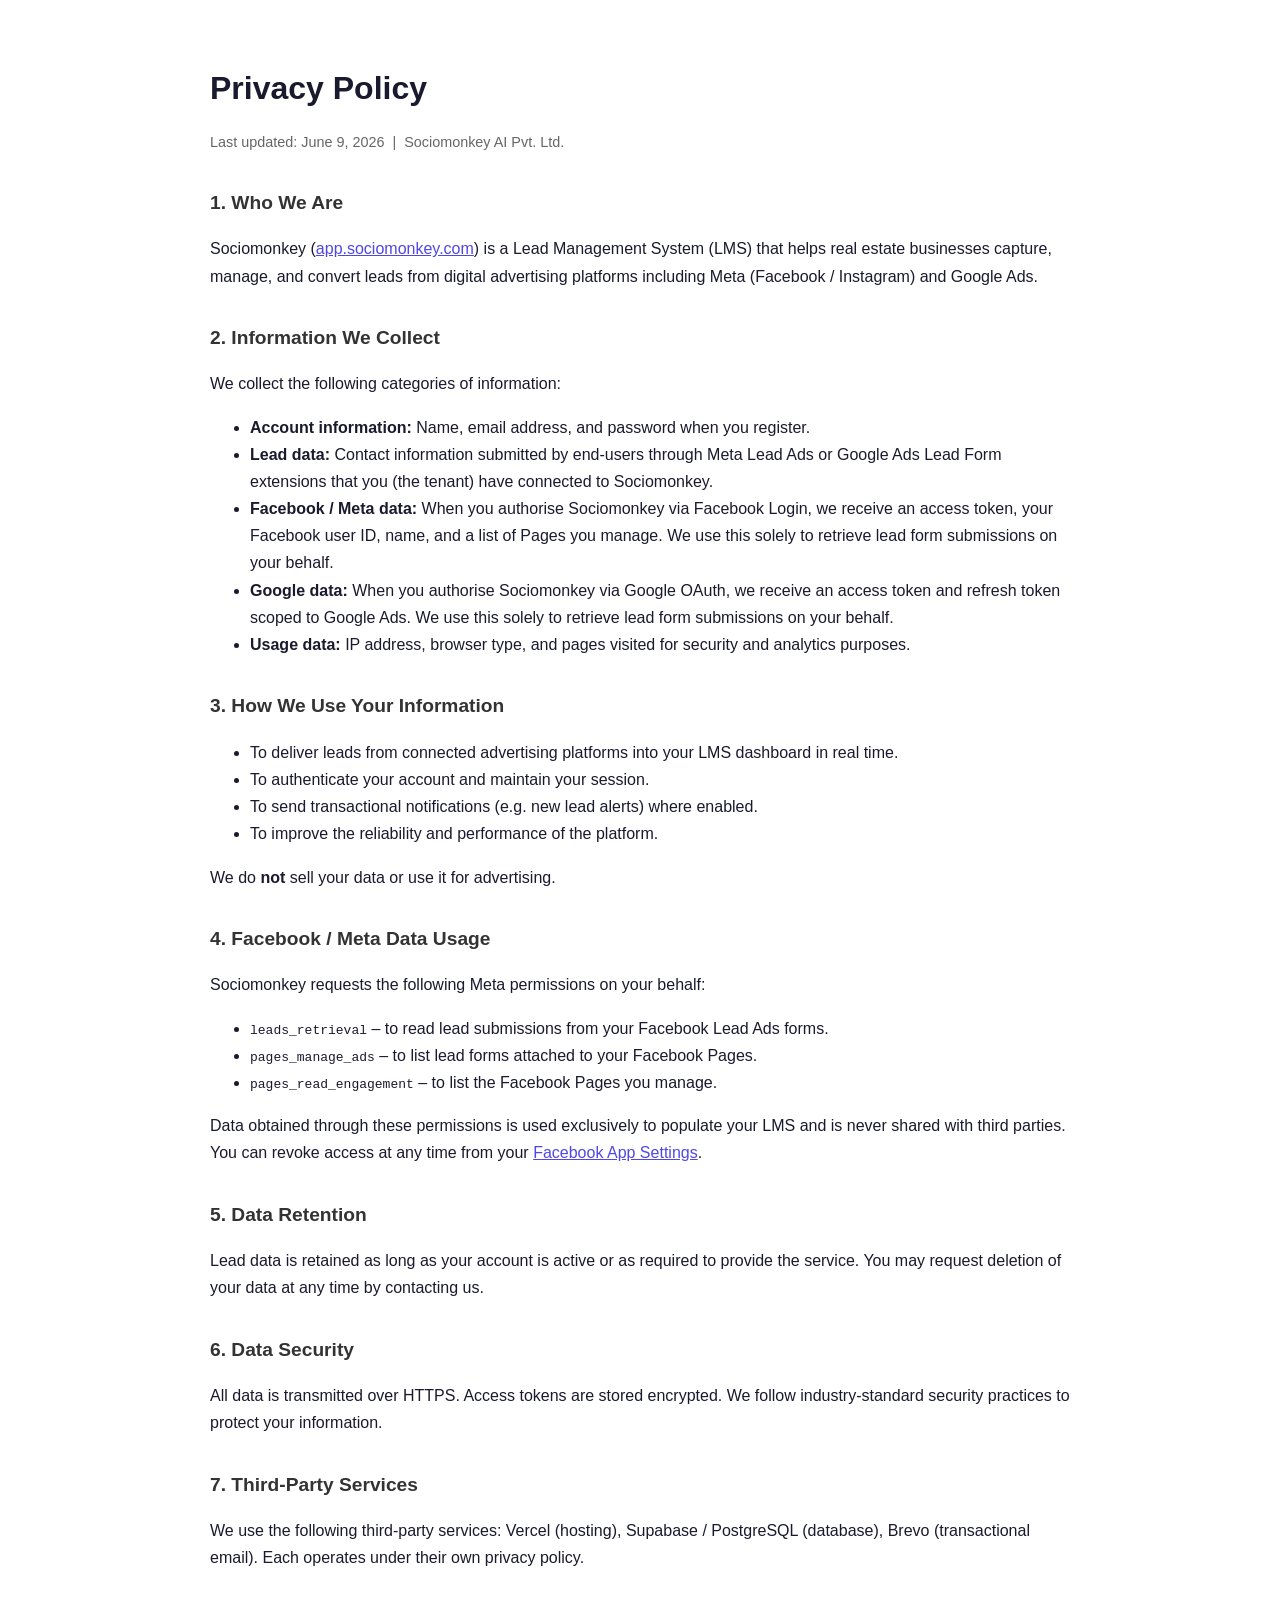
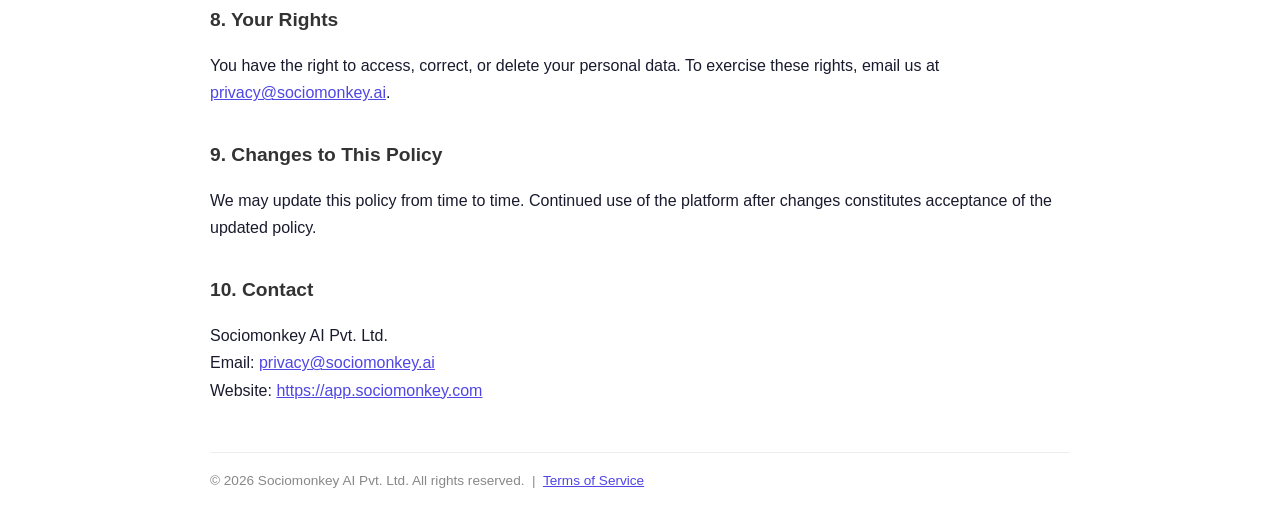
==== privacy.html @ bc5d8366 "feat: add privacy and terms pages for Meta App Review" ====
<!DOCTYPE html>
<html lang="en">
<head>
  <meta charset="UTF-8">
  <meta name="viewport" content="width=device-width, initial-scale=1.0">
  <title>Privacy Policy – Sociomonkey</title>
  <style>
    body { font-family: -apple-system, BlinkMacSystemFont, 'Segoe UI', sans-serif; max-width: 860px; margin: 0 auto; padding: 40px 24px; color: #1a1a2e; line-height: 1.7; }
    h1 { font-size: 2rem; margin-bottom: 4px; }
    h2 { font-size: 1.2rem; margin-top: 2rem; color: #333; }
    .meta { color: #666; font-size: 0.9rem; margin-bottom: 2rem; }
    a { color: #4f46e5; }
    footer { margin-top: 3rem; padding-top: 1rem; border-top: 1px solid #eee; font-size: 0.85rem; color: #888; }
  </style>
</head>
<body>
  <h1>Privacy Policy</h1>
  <p class="meta">Last updated: June 9, 2026 &nbsp;|&nbsp; Sociomonkey AI Pvt. Ltd.</p>

  <h2>1. Who We Are</h2>
  <p>Sociomonkey (<a href="https://app.sociomonkey.com">app.sociomonkey.com</a>) is a Lead Management System (LMS) that helps real estate businesses capture, manage, and convert leads from digital advertising platforms including Meta (Facebook / Instagram) and Google Ads.</p>

  <h2>2. Information We Collect</h2>
  <p>We collect the following categories of information:</p>
  <ul>
    <li><strong>Account information:</strong> Name, email address, and password when you register.</li>
    <li><strong>Lead data:</strong> Contact information submitted by end-users through Meta Lead Ads or Google Ads Lead Form extensions that you (the tenant) have connected to Sociomonkey.</li>
    <li><strong>Facebook / Meta data:</strong> When you authorise Sociomonkey via Facebook Login, we receive an access token, your Facebook user ID, name, and a list of Pages you manage. We use this solely to retrieve lead form submissions on your behalf.</li>
    <li><strong>Google data:</strong> When you authorise Sociomonkey via Google OAuth, we receive an access token and refresh token scoped to Google Ads. We use this solely to retrieve lead form submissions on your behalf.</li>
    <li><strong>Usage data:</strong> IP address, browser type, and pages visited for security and analytics purposes.</li>
  </ul>

  <h2>3. How We Use Your Information</h2>
  <ul>
    <li>To deliver leads from connected advertising platforms into your LMS dashboard in real time.</li>
    <li>To authenticate your account and maintain your session.</li>
    <li>To send transactional notifications (e.g. new lead alerts) where enabled.</li>
    <li>To improve the reliability and performance of the platform.</li>
  </ul>
  <p>We do <strong>not</strong> sell your data or use it for advertising.</p>

  <h2>4. Facebook / Meta Data Usage</h2>
  <p>Sociomonkey requests the following Meta permissions on your behalf:</p>
  <ul>
    <li><code>leads_retrieval</code> – to read lead submissions from your Facebook Lead Ads forms.</li>
    <li><code>pages_manage_ads</code> – to list lead forms attached to your Facebook Pages.</li>
    <li><code>pages_read_engagement</code> – to list the Facebook Pages you manage.</li>
  </ul>
  <p>Data obtained through these permissions is used exclusively to populate your LMS and is never shared with third parties. You can revoke access at any time from your <a href="https://www.facebook.com/settings?tab=applications" target="_blank">Facebook App Settings</a>.</p>

  <h2>5. Data Retention</h2>
  <p>Lead data is retained as long as your account is active or as required to provide the service. You may request deletion of your data at any time by contacting us.</p>

  <h2>6. Data Security</h2>
  <p>All data is transmitted over HTTPS. Access tokens are stored encrypted. We follow industry-standard security practices to protect your information.</p>

  <h2>7. Third-Party Services</h2>
  <p>We use the following third-party services: Vercel (hosting), Supabase / PostgreSQL (database), Brevo (transactional email). Each operates under their own privacy policy.</p>

  <h2>8. Your Rights</h2>
  <p>You have the right to access, correct, or delete your personal data. To exercise these rights, email us at <a href="mailto:privacy@sociomonkey.ai">privacy@sociomonkey.ai</a>.</p>

  <h2>9. Changes to This Policy</h2>
  <p>We may update this policy from time to time. Continued use of the platform after changes constitutes acceptance of the updated policy.</p>

  <h2>10. Contact</h2>
  <p>Sociomonkey AI Pvt. Ltd.<br>
  Email: <a href="mailto:privacy@sociomonkey.ai">privacy@sociomonkey.ai</a><br>
  Website: <a href="https://app.sociomonkey.com">https://app.sociomonkey.com</a></p>

  <footer>© 2026 Sociomonkey AI Pvt. Ltd. All rights reserved. &nbsp;|&nbsp; <a href="/terms.html">Terms of Service</a></footer>
</body>
</html>
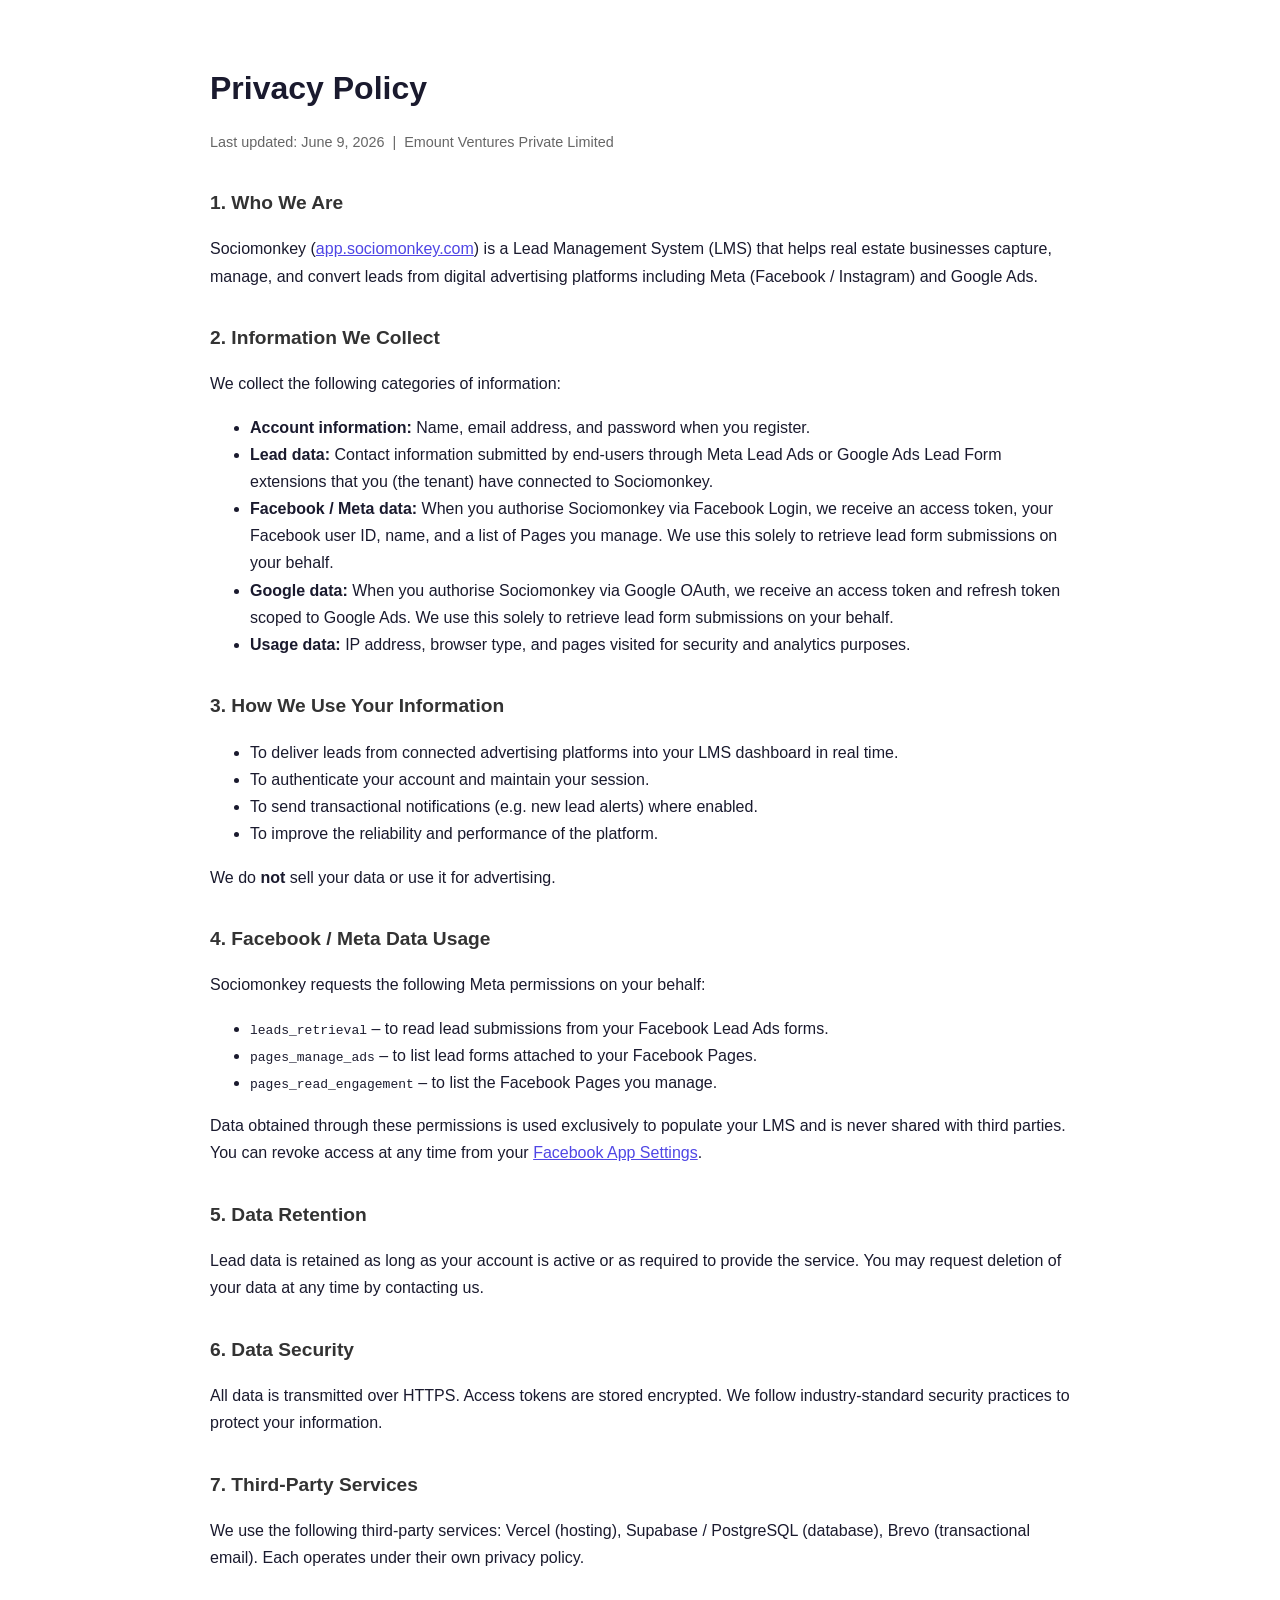
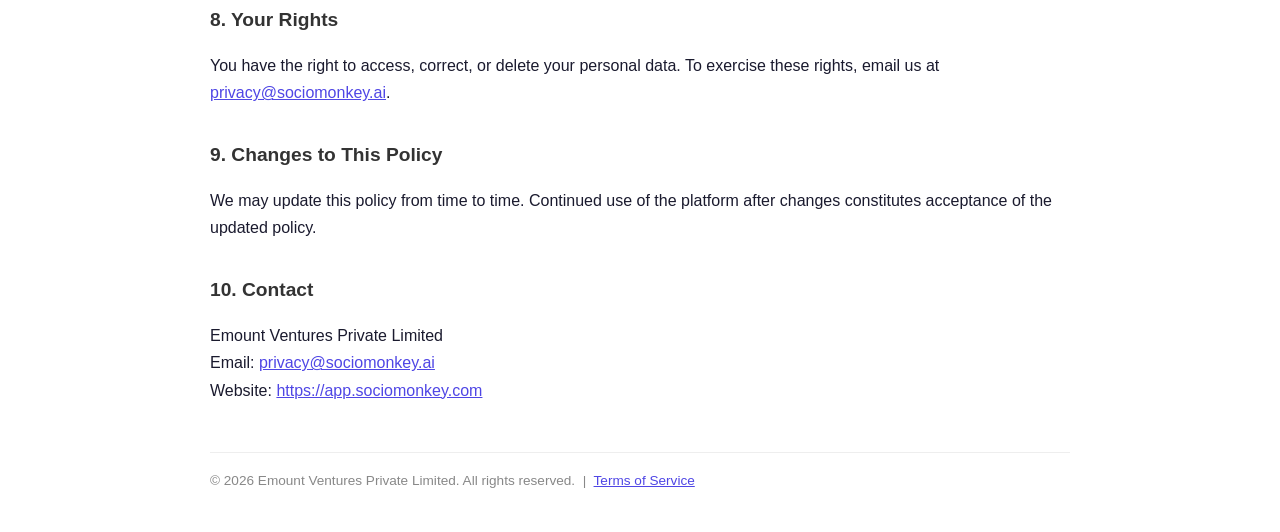
==== commit 34bd5e63: "fix: update company name to Emount Ventures Private Limited" ====
--- a/privacy.html
+++ b/privacy.html
@@ -15,7 +15,7 @@
 </head>
 <body>
   <h1>Privacy Policy</h1>
-  <p class="meta">Last updated: June 9, 2026 &nbsp;|&nbsp; Sociomonkey AI Pvt. Ltd.</p>
+  <p class="meta">Last updated: June 9, 2026 &nbsp;|&nbsp; Emount Ventures Private Limited</p>
 
   <h2>1. Who We Are</h2>
   <p>Sociomonkey (<a href="https://app.sociomonkey.com">app.sociomonkey.com</a>) is a Lead Management System (LMS) that helps real estate businesses capture, manage, and convert leads from digital advertising platforms including Meta (Facebook / Instagram) and Google Ads.</p>
@@ -64,10 +64,10 @@
   <p>We may update this policy from time to time. Continued use of the platform after changes constitutes acceptance of the updated policy.</p>
 
   <h2>10. Contact</h2>
-  <p>Sociomonkey AI Pvt. Ltd.<br>
+  <p>Emount Ventures Private Limited<br>
   Email: <a href="mailto:privacy@sociomonkey.ai">privacy@sociomonkey.ai</a><br>
   Website: <a href="https://app.sociomonkey.com">https://app.sociomonkey.com</a></p>
 
-  <footer>© 2026 Sociomonkey AI Pvt. Ltd. All rights reserved. &nbsp;|&nbsp; <a href="/terms.html">Terms of Service</a></footer>
+  <footer>© 2026 Emount Ventures Private Limited. All rights reserved. &nbsp;|&nbsp; <a href="/terms.html">Terms of Service</a></footer>
 </body>
 </html>
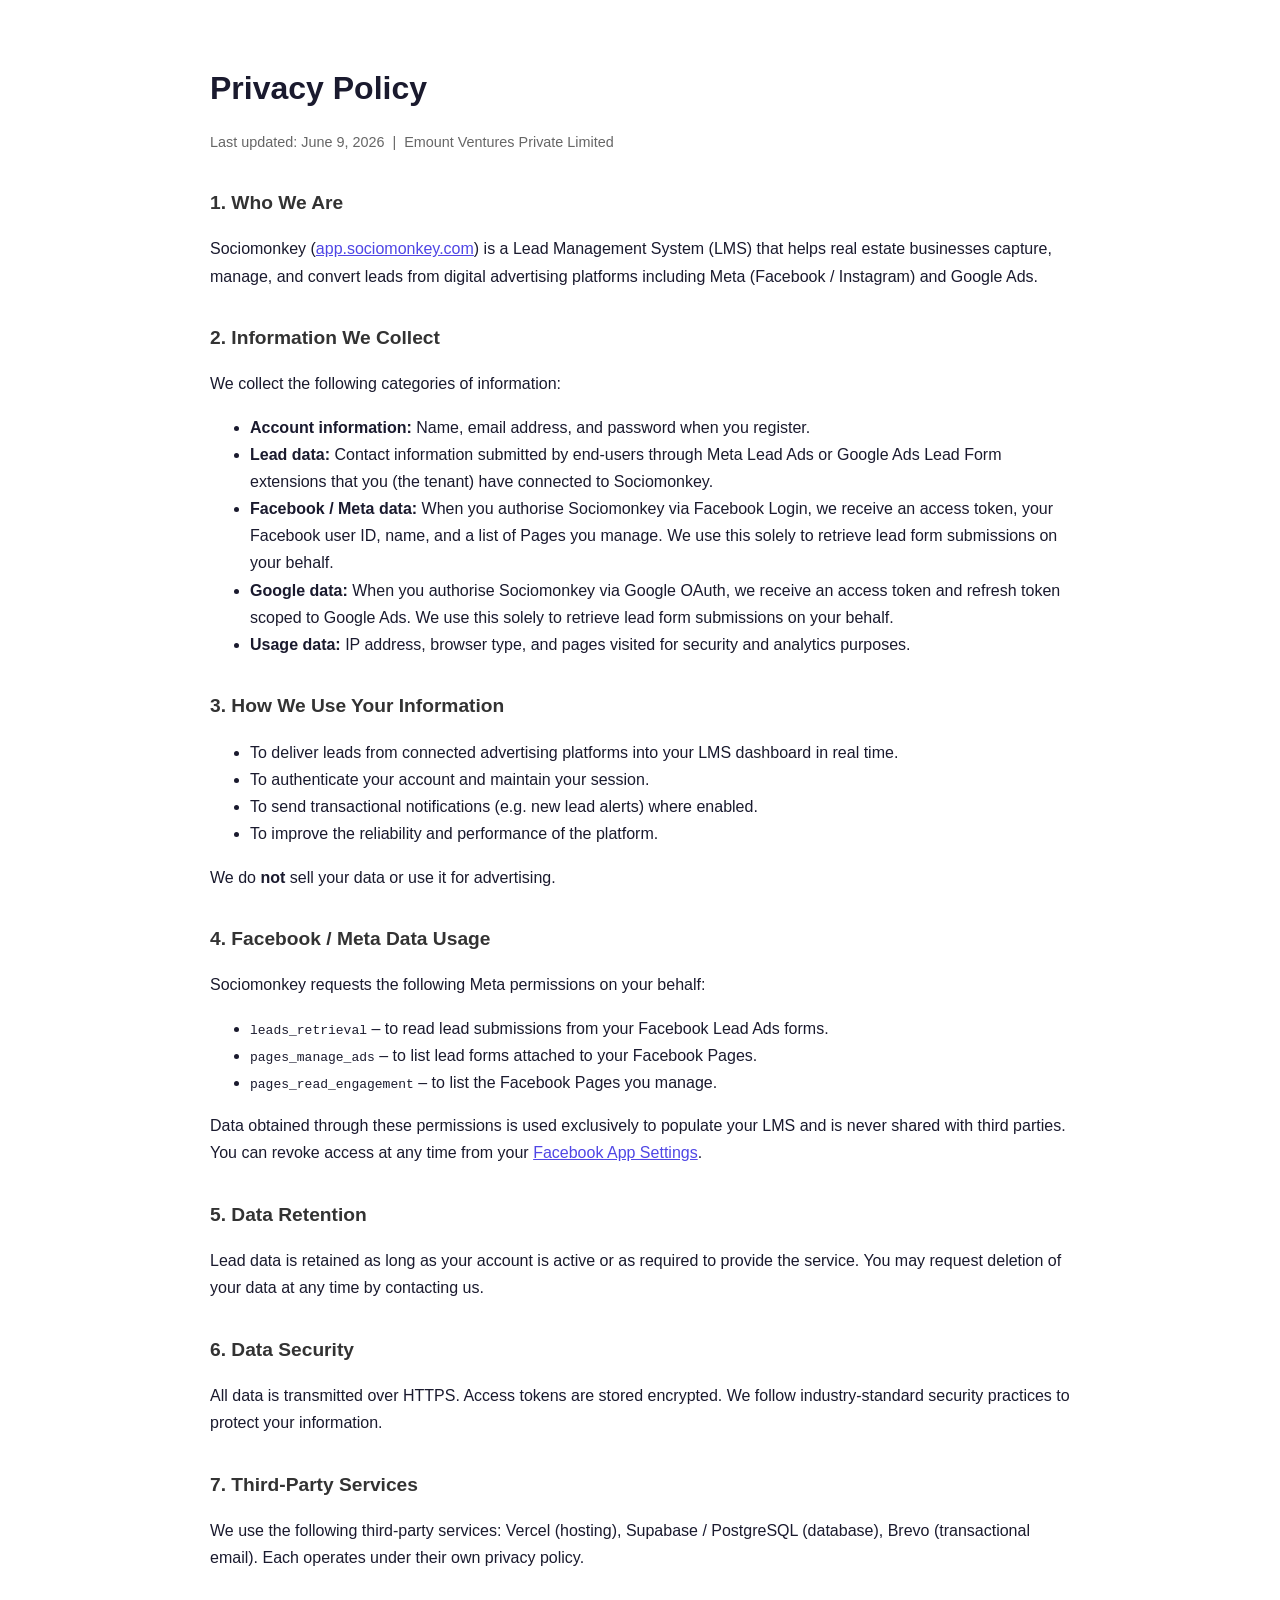
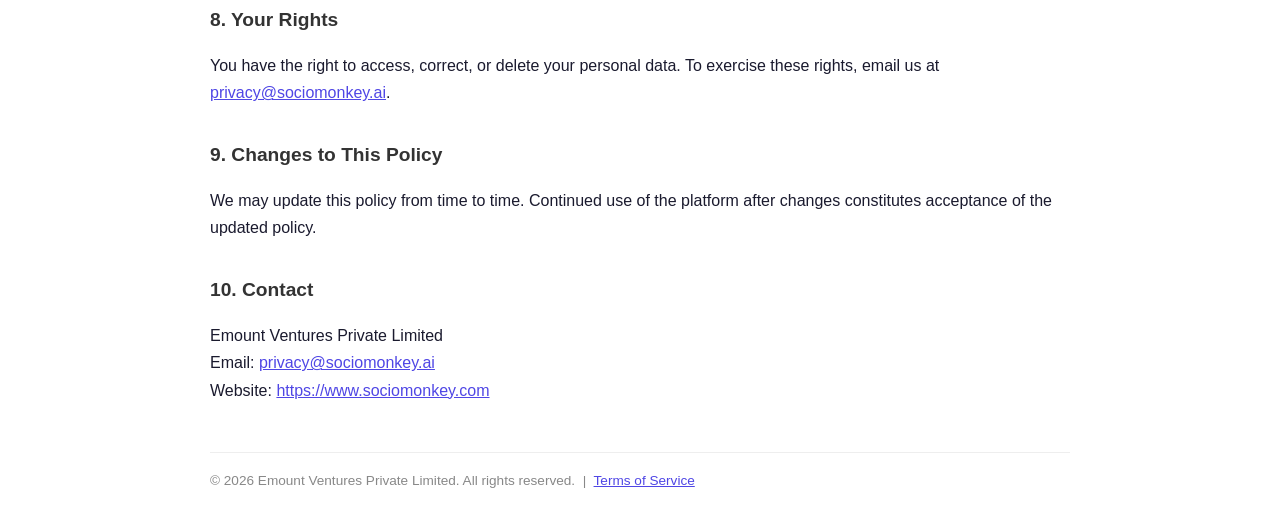
==== commit 186313ce: "fix: update website to sociomonkey.com in privacy and terms" ====
--- a/privacy.html
+++ b/privacy.html
@@ -66,7 +66,7 @@
   <h2>10. Contact</h2>
   <p>Emount Ventures Private Limited<br>
   Email: <a href="mailto:privacy@sociomonkey.ai">privacy@sociomonkey.ai</a><br>
-  Website: <a href="https://app.sociomonkey.com">https://app.sociomonkey.com</a></p>
+  Website: <a href="https://www.sociomonkey.com">https://www.sociomonkey.com</a></p>
 
   <footer>© 2026 Emount Ventures Private Limited. All rights reserved. &nbsp;|&nbsp; <a href="/terms.html">Terms of Service</a></footer>
 </body>
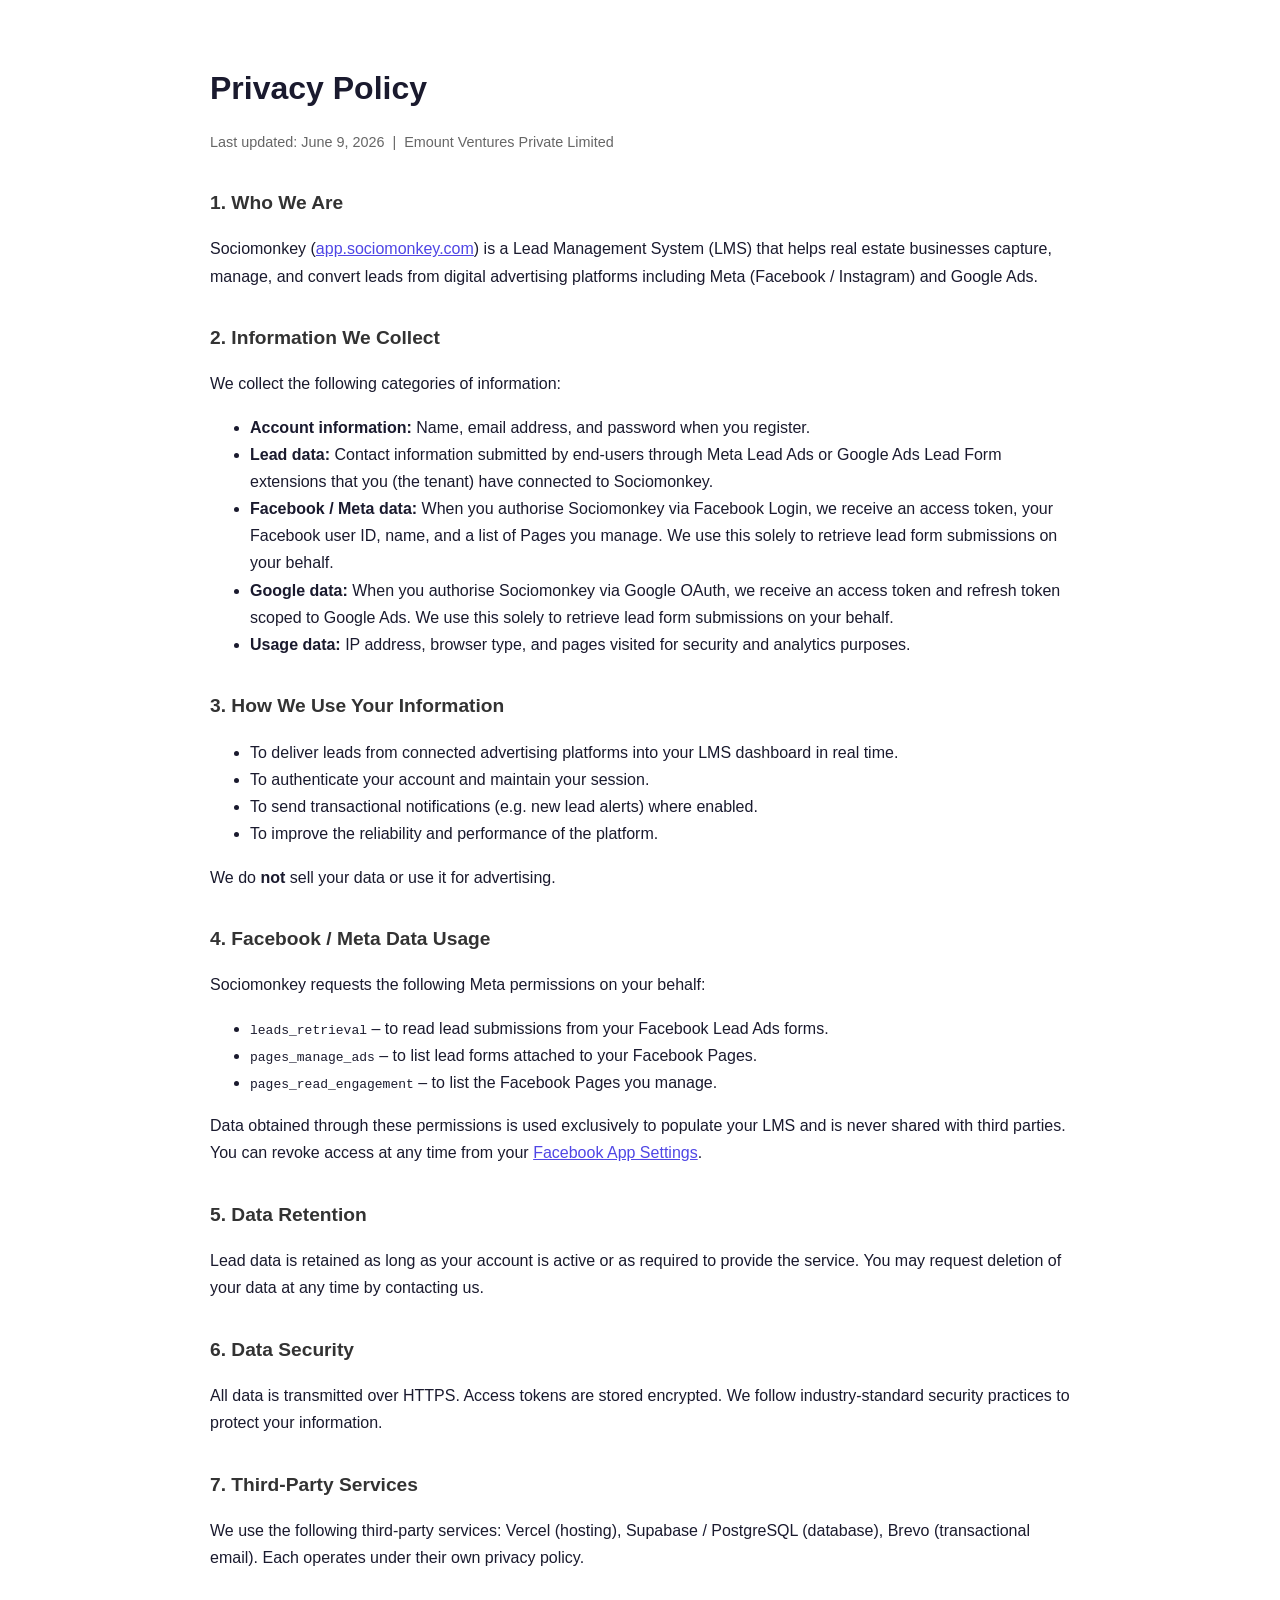
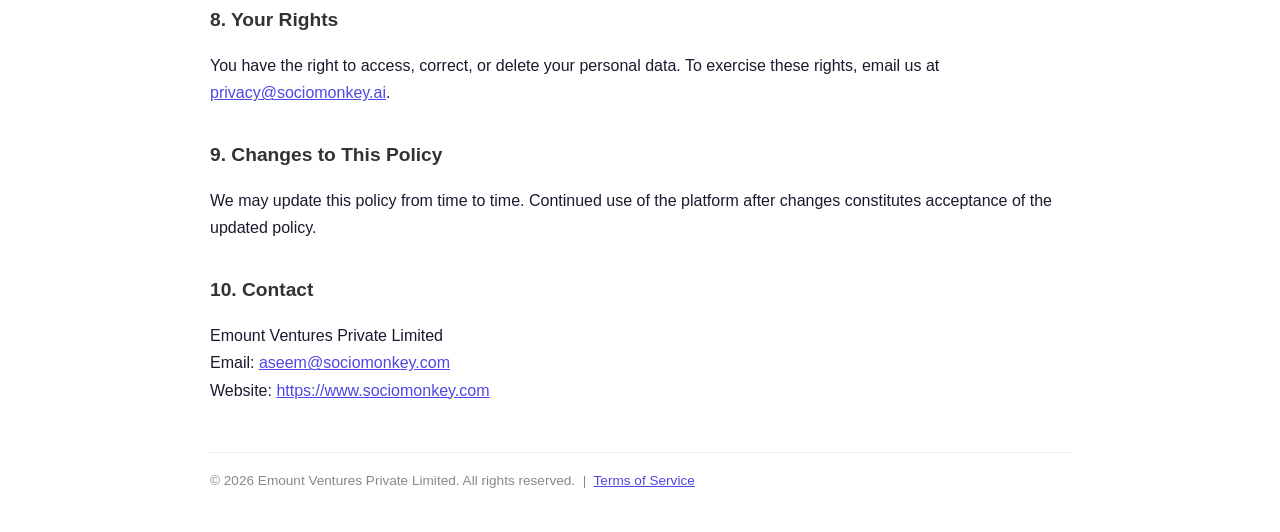
==== commit 219739c3: "fix: update contact email to aseem@sociomonkey.com" ====
--- a/privacy.html
+++ b/privacy.html
@@ -65,7 +65,7 @@
 
   <h2>10. Contact</h2>
   <p>Emount Ventures Private Limited<br>
-  Email: <a href="mailto:privacy@sociomonkey.ai">privacy@sociomonkey.ai</a><br>
+  Email: <a href="mailto:aseem@sociomonkey.com">aseem@sociomonkey.com</a><br>
   Website: <a href="https://www.sociomonkey.com">https://www.sociomonkey.com</a></p>
 
   <footer>© 2026 Emount Ventures Private Limited. All rights reserved. &nbsp;|&nbsp; <a href="/terms.html">Terms of Service</a></footer>
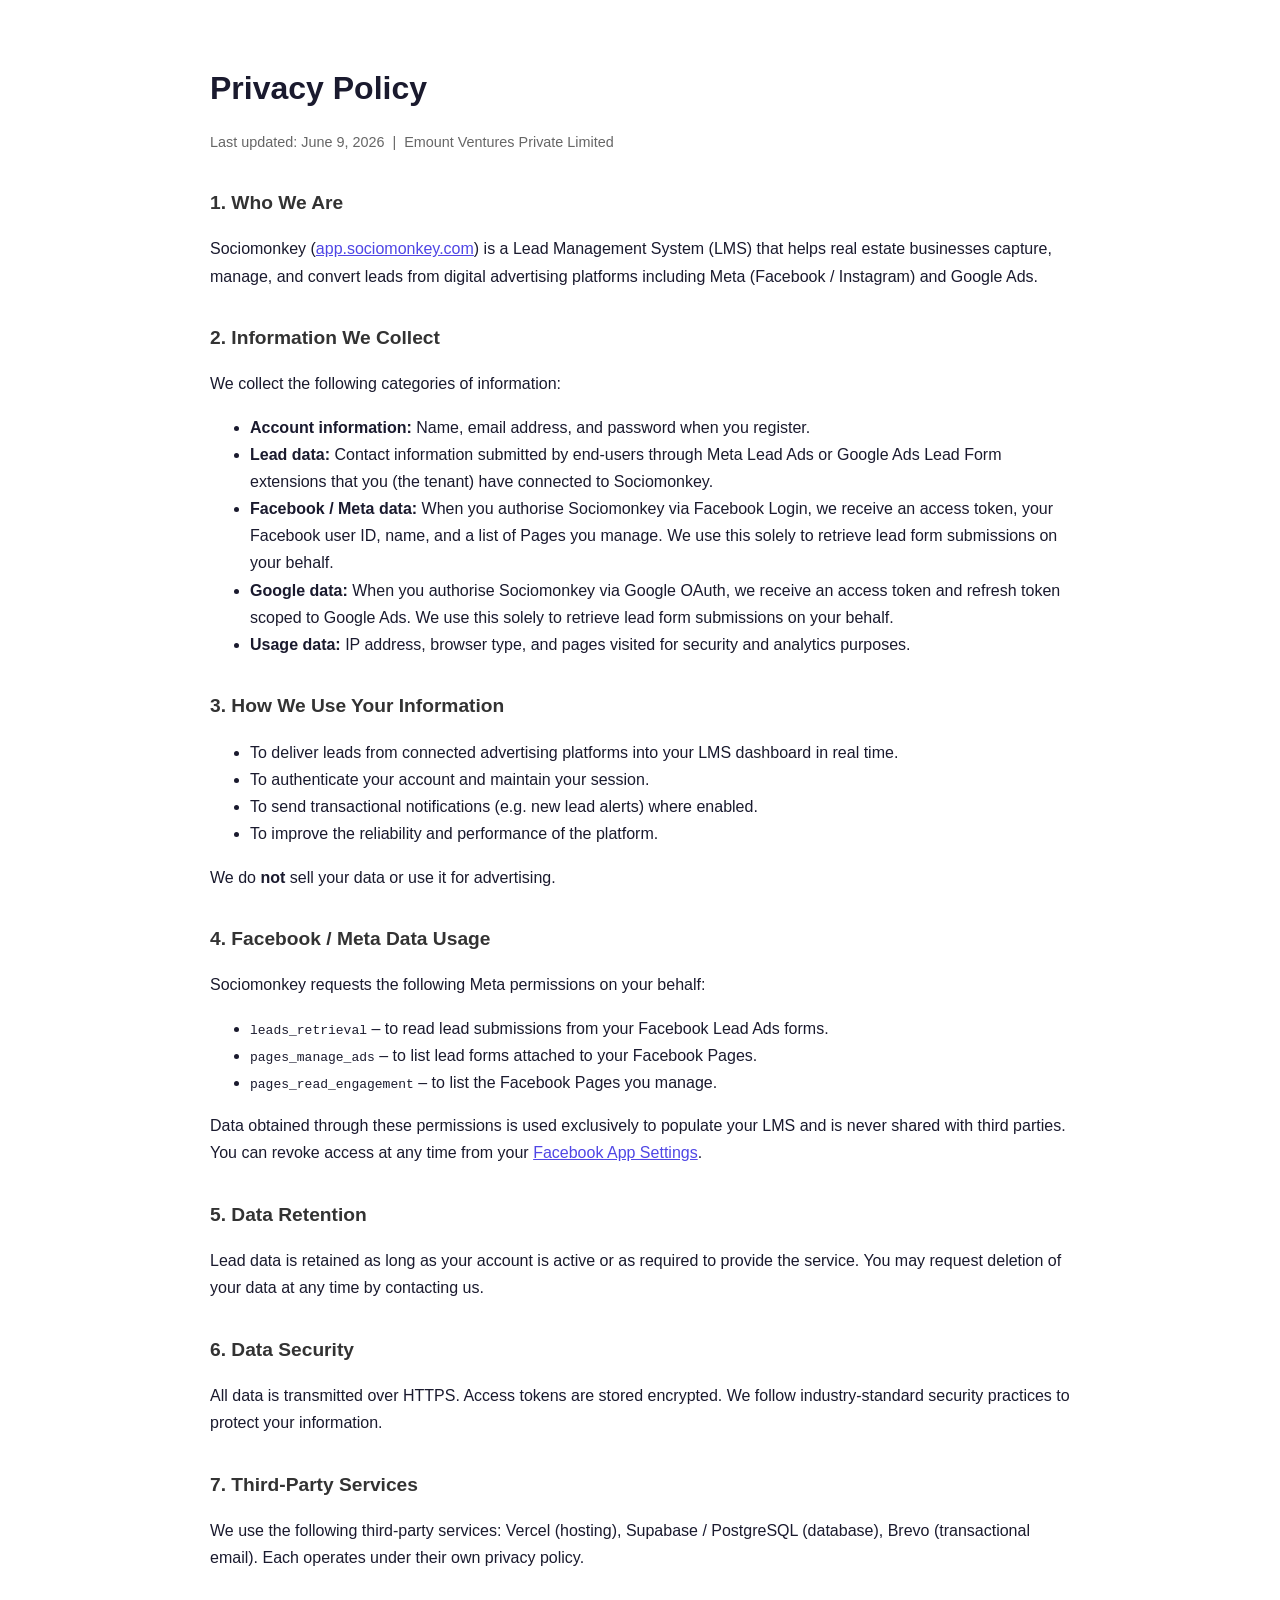
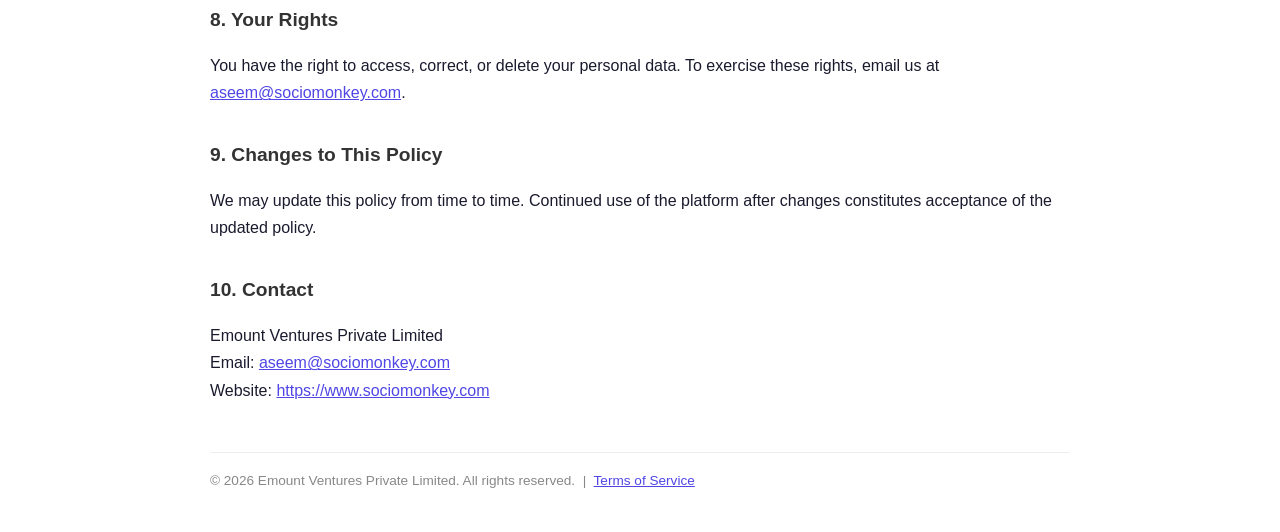
==== commit 4637439e: "fix: replace remaining privacy@sociomonkey.ai with aseem@sociomonkey.com" ====
--- a/privacy.html
+++ b/privacy.html
@@ -58,7 +58,7 @@
   <p>We use the following third-party services: Vercel (hosting), Supabase / PostgreSQL (database), Brevo (transactional email). Each operates under their own privacy policy.</p>
 
   <h2>8. Your Rights</h2>
-  <p>You have the right to access, correct, or delete your personal data. To exercise these rights, email us at <a href="mailto:privacy@sociomonkey.ai">privacy@sociomonkey.ai</a>.</p>
+  <p>You have the right to access, correct, or delete your personal data. To exercise these rights, email us at <a href="mailto:aseem@sociomonkey.com">aseem@sociomonkey.com</a>.</p>
 
   <h2>9. Changes to This Policy</h2>
   <p>We may update this policy from time to time. Continued use of the platform after changes constitutes acceptance of the updated policy.</p>
